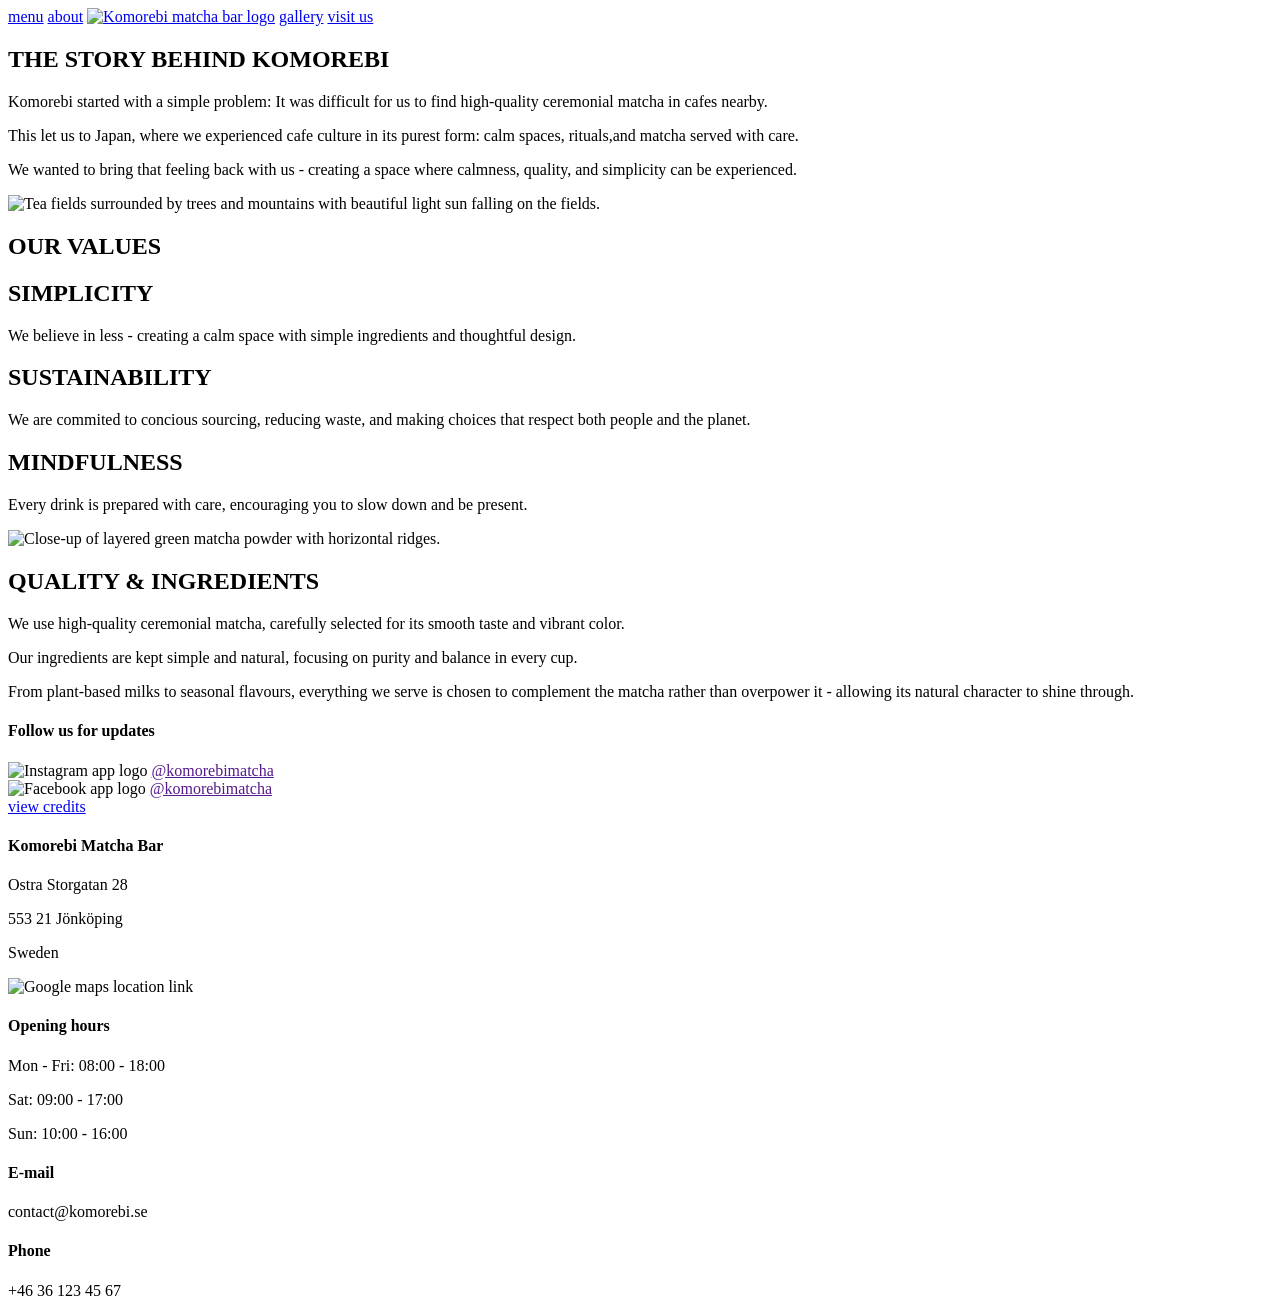
==== about.html @ cf6224a8 "Added body in visit us page html" ====
<!DOCTYPE html>
<html lang="en">
<head>
    <meta charset="UTF-8">
    <meta name="viewport" content="width=device-width, initial-scale=1.0">
    <title>Komorebi - Matcha Bar</title>
</head>
<body>
    <header>
        <a href="menu.html">menu</a>
        <a href="about.html">about</a>
        <a href="index.html"><img src="" alt="Komorebi matcha bar logo"></a>
        <a href="gallery.html">gallery</a>
        <a href="visit.html">visit us</a>
    </header>
    <main>
        <section id="story">
            <div>
                <h1>THE STORY BEHIND KOMOREBI</h1>
                <p>Komorebi started with a simple problem: It was difficult for us to find high-quality ceremonial matcha in cafes nearby.</p>
                <p>This let us to Japan, where we experienced cafe culture in its purest form: calm spaces, rituals,and matcha served with care.</p>
                <p>We wanted to bring that feeling back with us - creating a space where calmness, quality, and simplicity can be experienced.</p>
            </div>
            <img src="" alt="Tea fields surrounded by trees and mountains with beautiful light sun falling on the fields.">
        </section>
        <section id="values">
            <h1>OUR VALUES</h1>
            <h2>SIMPLICITY</h2>
            <p>We believe in less - creating a calm space with simple ingredients and thoughtful design.</p>
            <h2>SUSTAINABILITY</h2>
            <p>We are commited to concious sourcing, reducing waste, and making choices that respect both people and the planet.</p>
            <h2>MINDFULNESS</h2>
            <p>Every drink is prepared with care, encouraging you to slow down and be present.</p>
        </section>
        <section id="quality">
            <img src="" alt="Close-up of layered green matcha powder with horizontal ridges.">
            <div>
            <h1>QUALITY & INGREDIENTS</h1>
                <p>We use high-quality ceremonial matcha, carefully selected for its smooth taste and vibrant color.</p>
                <p>Our ingredients are kept simple and natural, focusing on purity and balance in every cup.</p>
                <p>From plant-based milks to seasonal flavours, everything we serve is chosen to complement the matcha rather than overpower it - allowing its natural character to shine through.</p>
            </div>
        </section>

    </main>
    <footer>
        <section class="left">
            <h4>Follow us for updates</h4>
            <div class="social">
                <img src="" alt="Instagram app logo">
                <a href="">@komorebimatcha</a>
            </div>
            <div class="social">
                <img src="" alt="Facebook app logo">
                <a href="">@komorebimatcha</a>
            </div>
            <a href="credits.html">view credits</a>
        </section>
        <section class="middle">
            <h4>Komorebi Matcha Bar</h4>
            <p>Ostra Storgatan 28</p>
            <p>553 21 Jönköping</p>
            <p>Sweden</p>
            <img src="" alt="Google maps location link">
        </section>
        <section class="right">
            <h4>Opening hours</h4>
            <p>Mon - Fri: 08:00 - 18:00</p>
            <p>Sat: 09:00 - 17:00</p>
            <p>Sun: 10:00 - 16:00</p>
            <h4>E-mail</h4>
            <p>contact@komorebi.se</p>
            <h4>Phone</h4>
            <p>+46 36 123 45 67</p>
        </section>
    </footer>
    
</body>
</html>
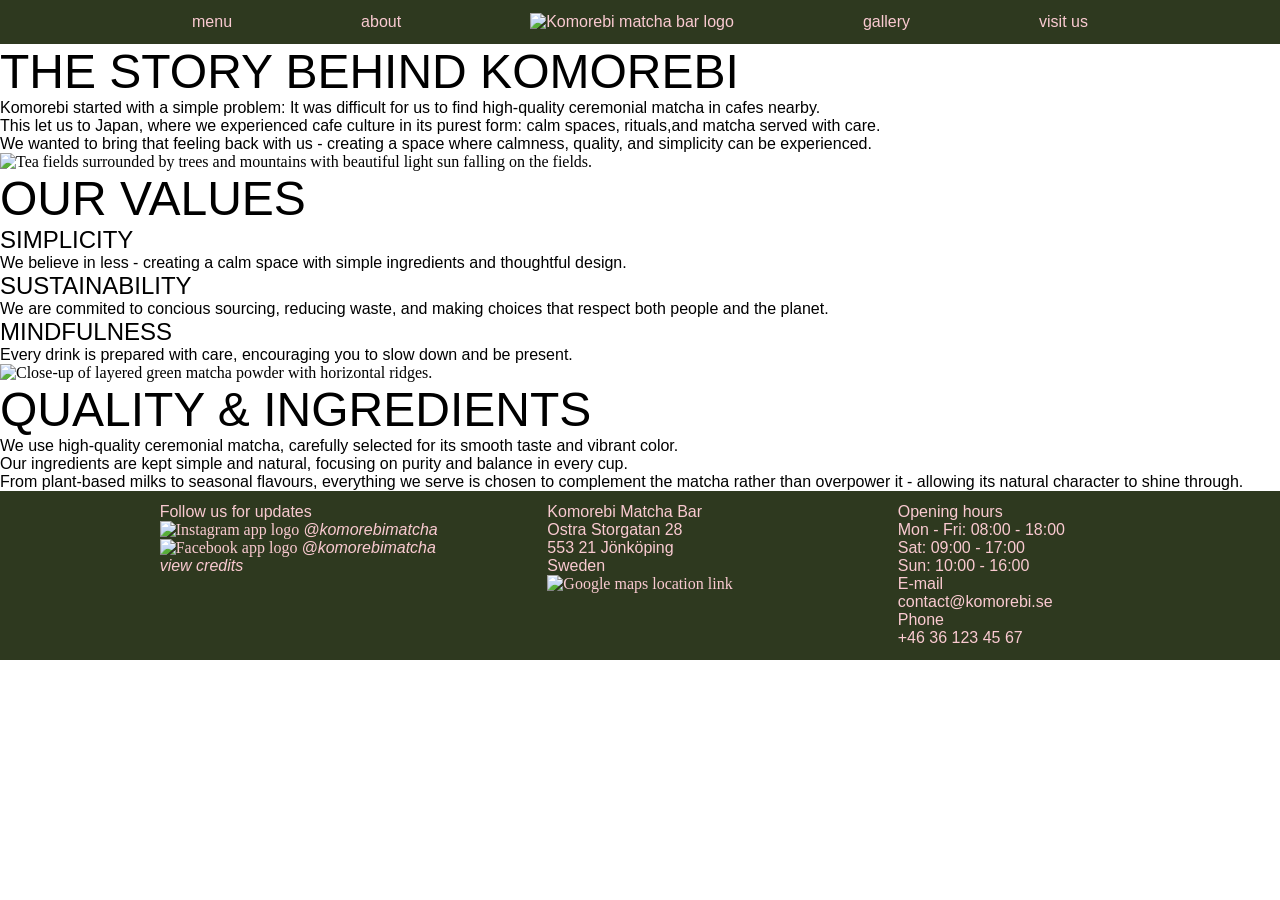
==== commit 21573468: "Header, footer and fonts" ====
--- a/about.html
+++ b/about.html
@@ -3,6 +3,9 @@
 <head>
     <meta charset="UTF-8">
     <meta name="viewport" content="width=device-width, initial-scale=1.0">
+    <link rel="stylesheet" href="https://use.typekit.net/qrz1wng.css">
+    <link rel="stylesheet" href="https://use.typekit.net/qrz1wng.css">
+    <link rel="stylesheet" href="CSS/main.css">
     <title>Komorebi - Matcha Bar</title>
 </head>
 <body>
@@ -45,7 +48,7 @@
     </main>
     <footer>
         <section class="left">
-            <h4>Follow us for updates</h4>
+            <h3>Follow us for updates</h3>
             <div class="social">
                 <img src="" alt="Instagram app logo">
                 <a href="">@komorebimatcha</a>
@@ -57,20 +60,20 @@
             <a href="credits.html">view credits</a>
         </section>
         <section class="middle">
-            <h4>Komorebi Matcha Bar</h4>
+            <h3>Komorebi Matcha Bar</h3>
             <p>Ostra Storgatan 28</p>
             <p>553 21 Jönköping</p>
             <p>Sweden</p>
             <img src="" alt="Google maps location link">
         </section>
         <section class="right">
-            <h4>Opening hours</h4>
+            <h3>Opening hours</h3>
             <p>Mon - Fri: 08:00 - 18:00</p>
             <p>Sat: 09:00 - 17:00</p>
             <p>Sun: 10:00 - 16:00</p>
-            <h4>E-mail</h4>
+            <h3>E-mail</h3>
             <p>contact@komorebi.se</p>
-            <h4>Phone</h4>
+            <h3>Phone</h3>
             <p>+46 36 123 45 67</p>
         </section>
     </footer>
--- a/CSS/main.css
+++ b/CSS/main.css
@@ -0,0 +1,78 @@
+* {
+    margin: 0;
+    padding: 0;
+    box-sizing: border-box;
+}
+
+html {
+    --dark-green: #2E391F;
+    --pink: #FACAD1;
+    --light-green: #788630;
+    --white: #F8F9F0;
+}
+
+h1 {
+    font-family: "am-novecento", sans-serif;
+    font-weight: 400;
+    font-style: normal;
+    font-size: 3rem;
+}
+
+h2 {
+    font-family: "poppins", sans-serif;
+    font-weight: 300;
+    font-style: normal;
+    font-size: 1.5rem;
+}
+
+h3 {
+    font-family: "poppins", sans-serif;
+    font-weight: 500;
+    font-style: normal;
+    font-size: 1rem;
+}
+
+p {
+    font-family: "poppins", sans-serif;
+    font-weight: 300;
+    font-style: normal;
+    font-size: 1rem;
+}
+
+a {
+    font-family: "poppins", sans-serif;
+    font-weight: 300;
+    font-style: normal;
+}
+
+header {
+    background-color: var(--dark-green);
+    color: var(--pink);
+    display: flex;
+    justify-content: space-between;
+    align-items: center;
+    padding: 1vw 15vw;
+}
+
+header a {
+    color: var(--pink);
+    text-decoration: none;
+}
+
+footer {
+    background-color: var(--dark-green);
+    color: var(--pink);
+    padding: 2%;
+    display: grid;
+    grid-template-columns: repeat(3, 1fr);
+    justify-items: center;
+    padding: 1vw 10vw;
+    /* flex-direction: row;
+    justify-content: space-evenly; */
+}
+
+footer a {
+    text-decoration: none;
+    color: var(--pink);
+    font-style: italic;
+}
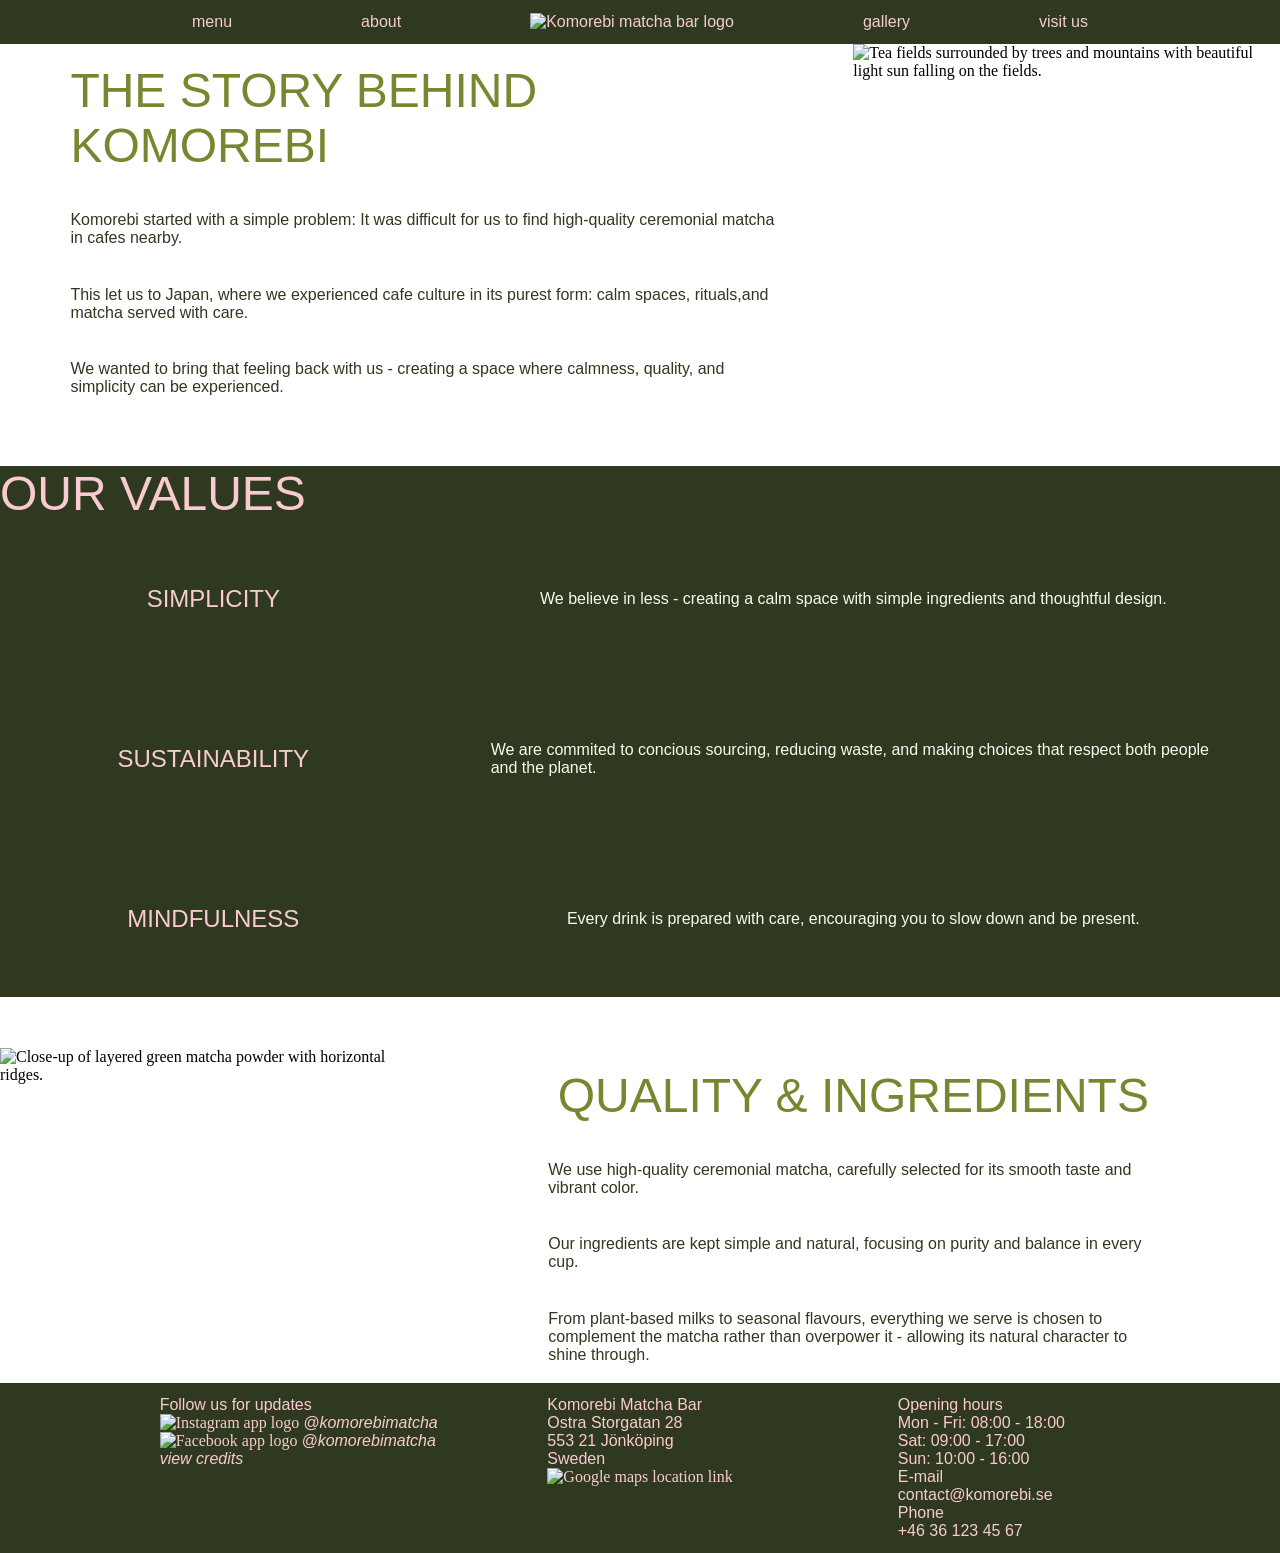
==== commit dc24c0db: "Added about page CSS" ====
--- a/about.html
+++ b/about.html
@@ -6,6 +6,7 @@
     <link rel="stylesheet" href="https://use.typekit.net/qrz1wng.css">
     <link rel="stylesheet" href="https://use.typekit.net/qrz1wng.css">
     <link rel="stylesheet" href="CSS/main.css">
+    <link rel="stylesheet" href="CSS/about.css">
     <title>Komorebi - Matcha Bar</title>
 </head>
 <body>
--- a/CSS/about.css
+++ b/CSS/about.css
@@ -0,0 +1,72 @@
+#story {
+    display: grid;
+    grid-template-columns: 2fr 1fr;
+}
+
+#story div {
+    display: flex;
+    flex-direction: column;
+    justify-content: center;
+    align-items: center;
+    margin: 0 4vw;
+}
+
+#story h1 {
+    color: var(--light-green);
+    padding: 1.5vw;
+}
+
+#story p {
+    padding: 1.5vw;
+    color: var(--dark-green);
+}
+
+#values {
+    display: grid;
+    grid-template-columns: 1fr 2fr;
+    background-color: var(--dark-green);
+    margin: 4vw 0;
+}
+
+#values h1 {
+    color: var(--pink);
+}
+
+#values h2 {
+    grid-column: 1;
+    justify-self: center;
+    align-self: center;
+    padding: 5vw;
+    color: var(--pink);
+}
+
+#values p {
+    grid-column: 2;
+    justify-self: center;
+    align-self: center;
+    padding: 5vw;
+    color: var(--white);
+}
+
+#quality {
+    display: grid;
+    grid-template-columns: 1fr 2fr;
+}
+
+#quality div {
+    display: flex;
+    flex-direction: column;
+    justify-content: center;
+    align-items: center;
+    margin: 0 8vw;
+}
+
+#quality h1 {
+    color: var(--light-green);
+    padding: 1.5vw;
+}
+
+#quality p {
+    padding: 1.5vw;
+    color: var(--dark-green);
+}
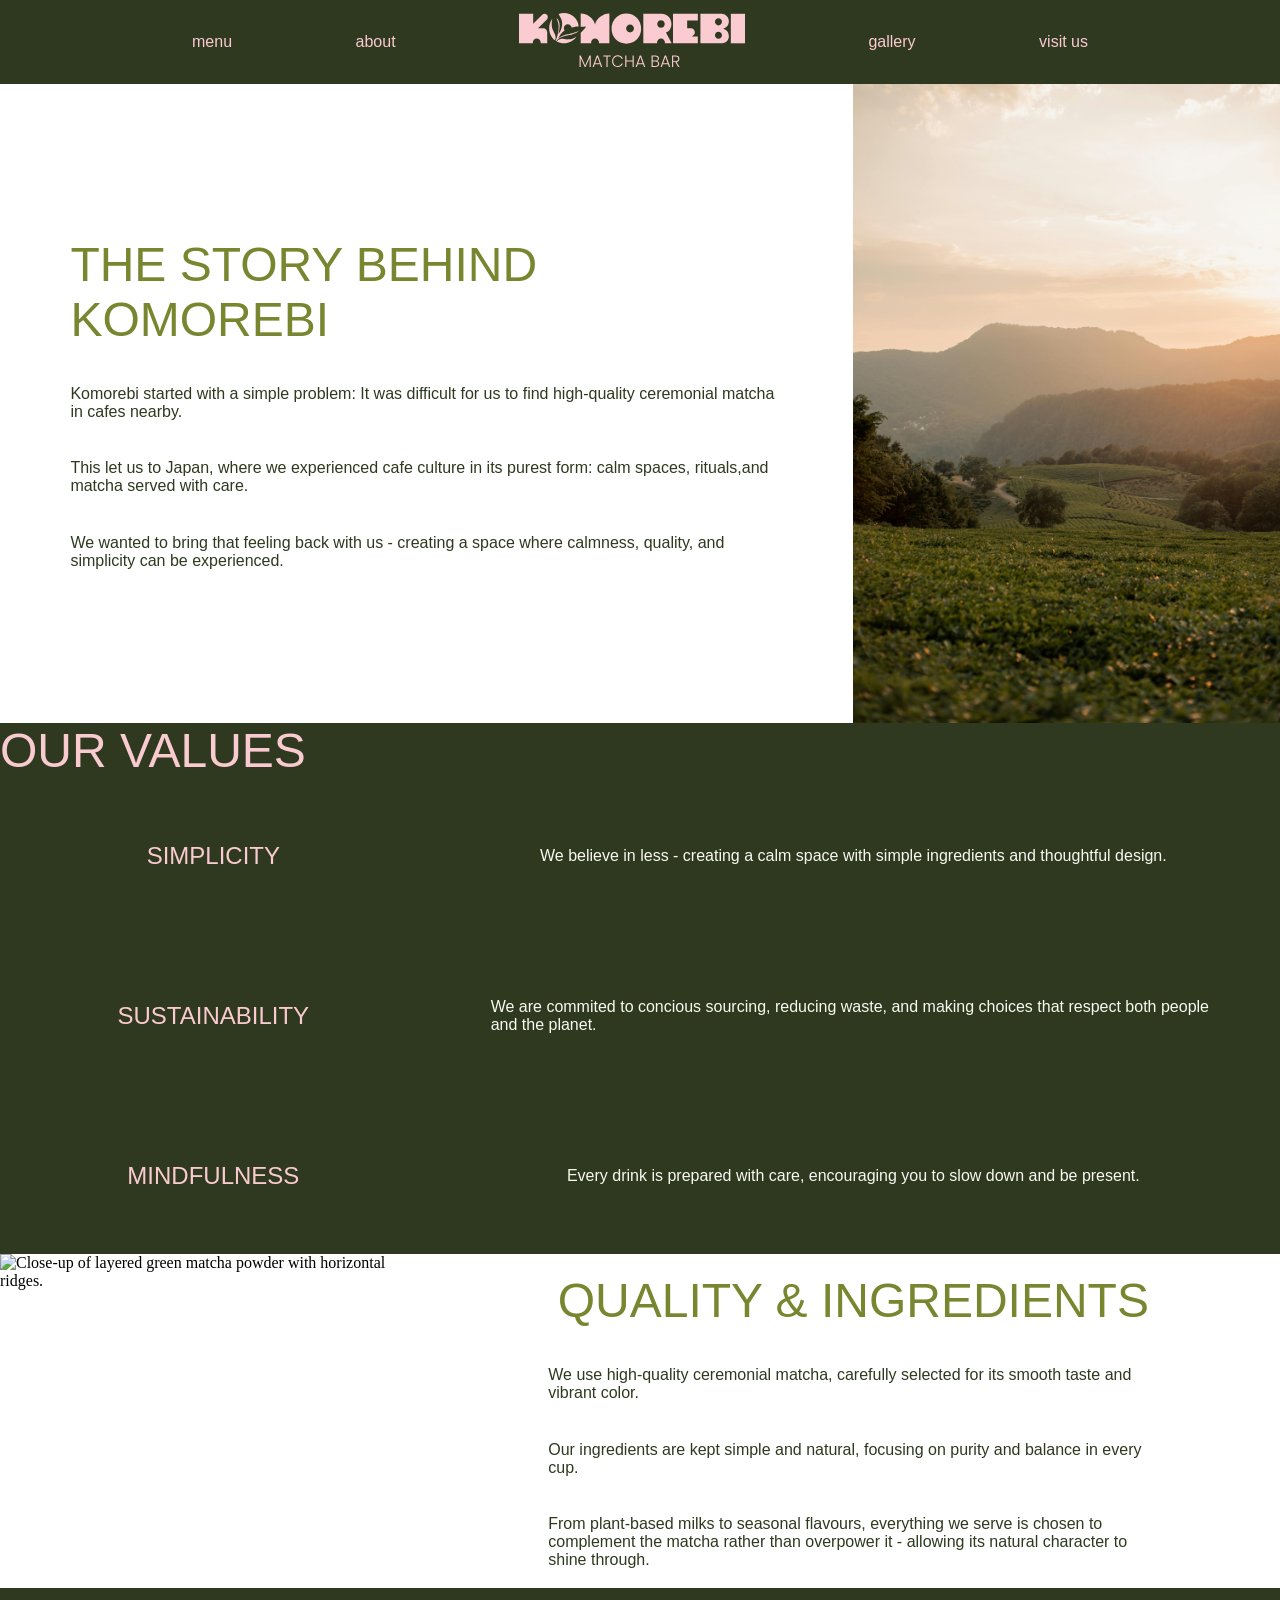
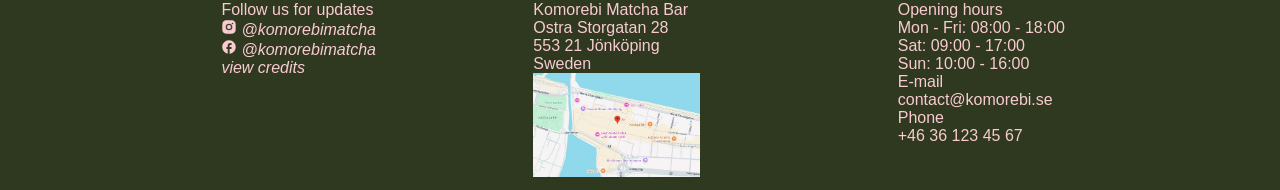
==== commit 0be5d922: "Filled all photos and icons" ====
--- a/about.html
+++ b/about.html
@@ -13,7 +13,7 @@
     <header>
         <a href="menu.html">menu</a>
         <a href="about.html">about</a>
-        <a href="index.html"><img src="" alt="Komorebi matcha bar logo"></a>
+        <a href="index.html"><img src="PHOTOS/logo.svg" alt="Komorebi matcha bar logo"></a>
         <a href="gallery.html">gallery</a>
         <a href="visit.html">visit us</a>
     </header>
@@ -25,7 +25,7 @@
                 <p>This let us to Japan, where we experienced cafe culture in its purest form: calm spaces, rituals,and matcha served with care.</p>
                 <p>We wanted to bring that feeling back with us - creating a space where calmness, quality, and simplicity can be experienced.</p>
             </div>
-            <img src="" alt="Tea fields surrounded by trees and mountains with beautiful light sun falling on the fields.">
+            <img src="PHOTOS\about-page-hero.jpg" alt="Tea fields surrounded by trees and mountains with beautiful light sun falling on the fields.">
         </section>
         <section id="values">
             <h1>OUR VALUES</h1>
@@ -37,9 +37,9 @@
             <p>Every drink is prepared with care, encouraging you to slow down and be present.</p>
         </section>
         <section id="quality">
-            <img src="" alt="Close-up of layered green matcha powder with horizontal ridges.">
+            <img src="PHOTOS\matcha-powder.jpg" alt="Close-up of layered green matcha powder with horizontal ridges.">
             <div>
-            <h1>QUALITY & INGREDIENTS</h1>
+                <h1>QUALITY & INGREDIENTS</h1>
                 <p>We use high-quality ceremonial matcha, carefully selected for its smooth taste and vibrant color.</p>
                 <p>Our ingredients are kept simple and natural, focusing on purity and balance in every cup.</p>
                 <p>From plant-based milks to seasonal flavours, everything we serve is chosen to complement the matcha rather than overpower it - allowing its natural character to shine through.</p>
@@ -51,11 +51,11 @@
         <section class="left">
             <h3>Follow us for updates</h3>
             <div class="social">
-                <img src="" alt="Instagram app logo">
+                <img src="PHOTOS\instagram-icon.svg" alt="Instagram app logo">
                 <a href="">@komorebimatcha</a>
             </div>
             <div class="social">
-                <img src="" alt="Facebook app logo">
+                <img src="PHOTOS\facebook-icon.svg" alt="Facebook app logo">
                 <a href="">@komorebimatcha</a>
             </div>
             <a href="credits.html">view credits</a>
@@ -65,7 +65,7 @@
             <p>Ostra Storgatan 28</p>
             <p>553 21 Jönköping</p>
             <p>Sweden</p>
-            <img src="" alt="Google maps location link">
+            <img src="PHOTOS\maps-location.jpg" alt="Google maps location link">
         </section>
         <section class="right">
             <h3>Opening hours</h3>
--- a/CSS/main.css
+++ b/CSS/main.css
@@ -54,6 +54,10 @@
     padding: 1vw 15vw;
 }
 
+header img {
+    height: 6vh;
+}
+
 header a {
     color: var(--pink);
     text-decoration: none;
@@ -62,7 +66,7 @@
 footer {
     background-color: var(--dark-green);
     color: var(--pink);
-    padding: 2%;
+    /* padding: 2%; */
     display: grid;
     grid-template-columns: repeat(3, 1fr);
     justify-items: center;
@@ -75,4 +79,22 @@
     text-decoration: none;
     color: var(--pink);
     font-style: italic;
+}
+
+footer .middle img {
+    width: 60%;
+    height: auto;
+}
+
+footer .middle {
+    grid-column: 2;
+    padding: 0 0 0 5vw;
+    display: flex;
+    flex-direction: column;
+    align-self: center;
+    /* align-items: center; */
+}
+
+footer .left img {
+    height: 1rem;
 }
--- a/CSS/about.css
+++ b/CSS/about.css
@@ -21,11 +21,16 @@
     color: var(--dark-green);
 }
 
+#story img {
+    width: 100%;
+    height: auto;
+}
+
 #values {
     display: grid;
     grid-template-columns: 1fr 2fr;
     background-color: var(--dark-green);
-    margin: 4vw 0;
+    /* margin: 4vw 0; */
 }
 
 #values h1 {
@@ -69,4 +74,9 @@
 #quality p {
     padding: 1.5vw;
     color: var(--dark-green);
+}
+
+#quality img {
+    width: 100%;
+    height: auto;
 }
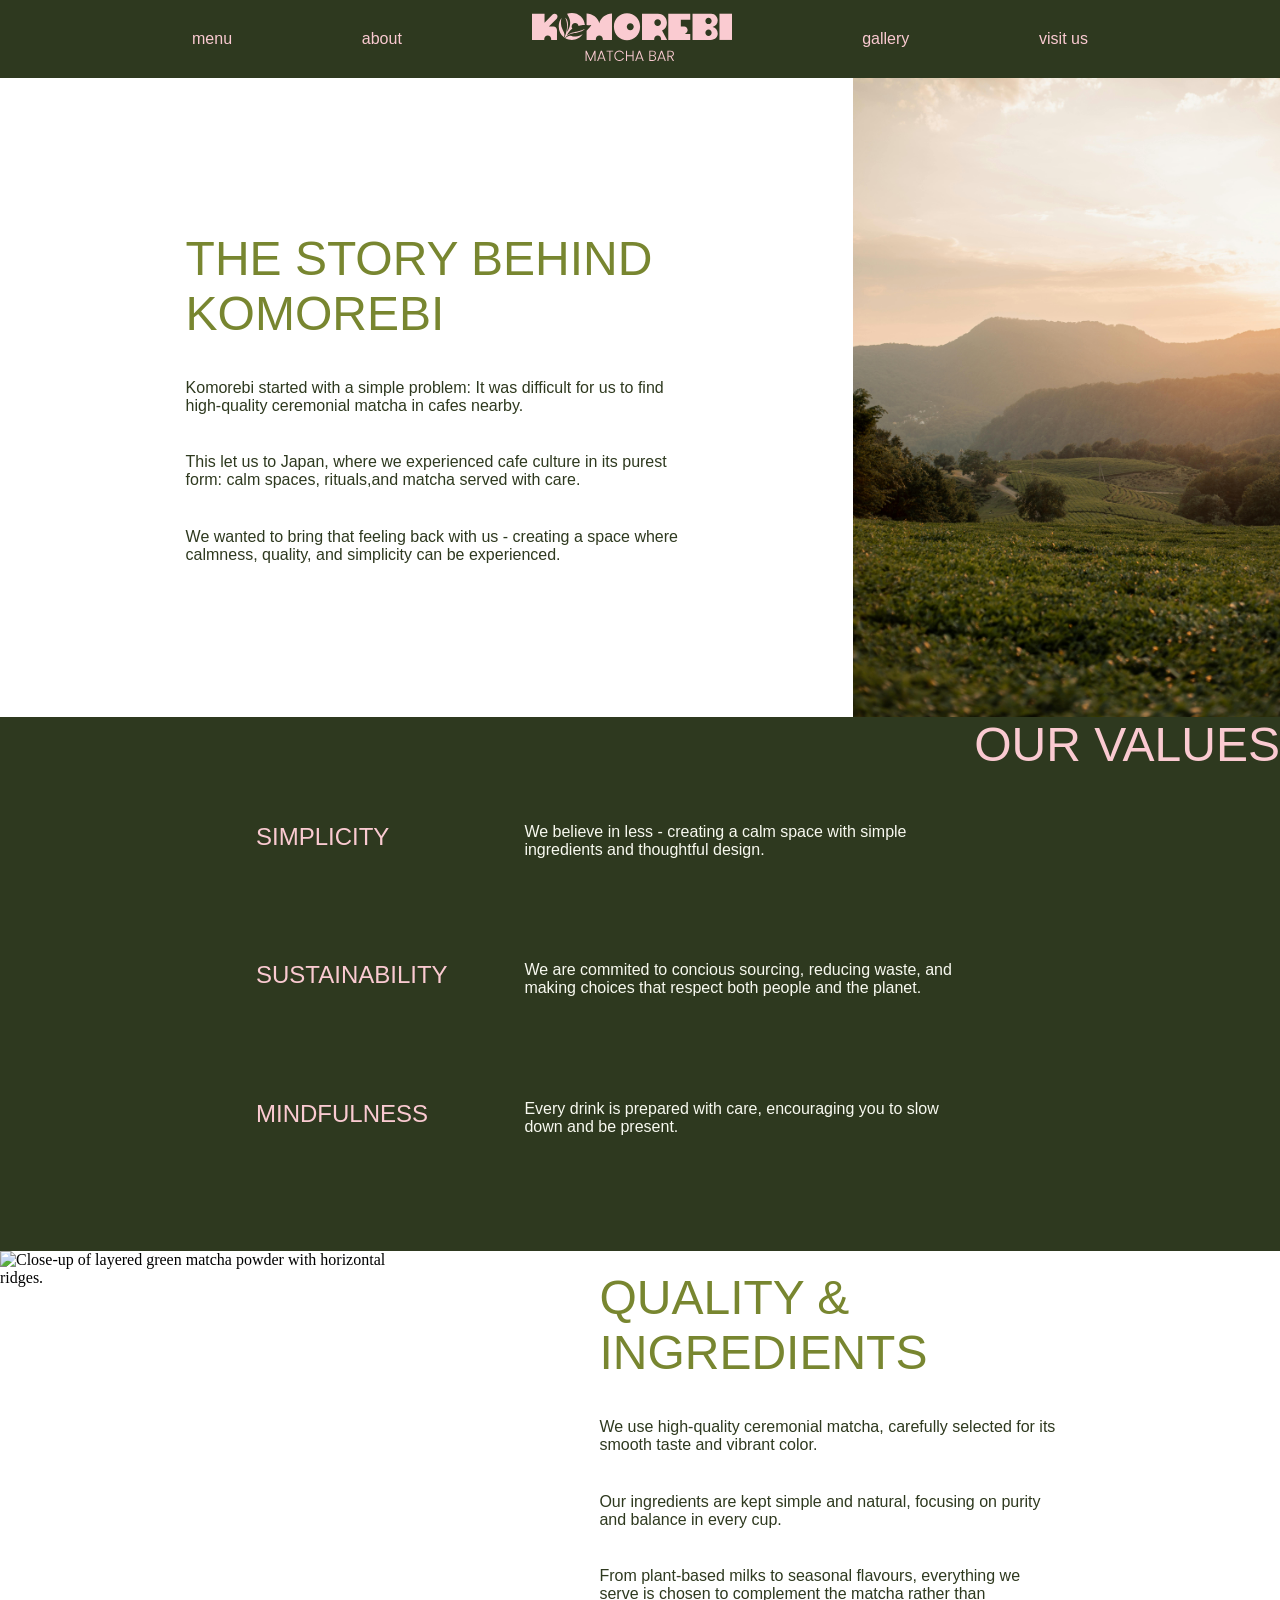
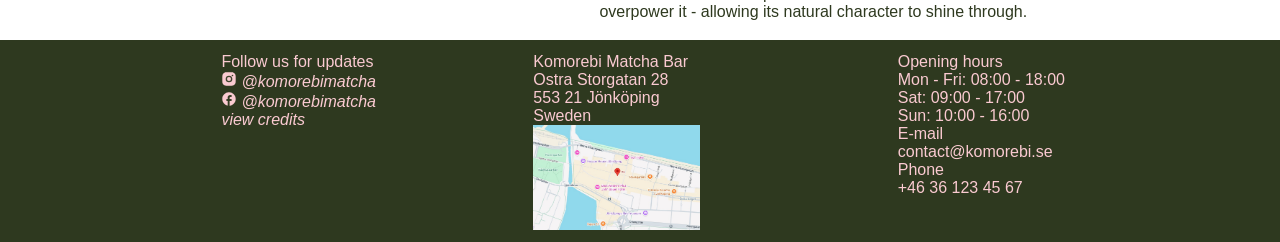
==== commit fb1af4f9: "Small changes" ====
--- a/about.html
+++ b/about.html
@@ -20,7 +20,7 @@
     <main>
         <section id="story">
             <div>
-                <h1>THE STORY BEHIND KOMOREBI</h1>
+                <h1>THE STORY BEHIND<br> KOMOREBI</h1>
                 <p>Komorebi started with a simple problem: It was difficult for us to find high-quality ceremonial matcha in cafes nearby.</p>
                 <p>This let us to Japan, where we experienced cafe culture in its purest form: calm spaces, rituals,and matcha served with care.</p>
                 <p>We wanted to bring that feeling back with us - creating a space where calmness, quality, and simplicity can be experienced.</p>
@@ -39,7 +39,7 @@
         <section id="quality">
             <img src="PHOTOS\matcha-powder.jpg" alt="Close-up of layered green matcha powder with horizontal ridges.">
             <div>
-                <h1>QUALITY & INGREDIENTS</h1>
+                <h1>QUALITY &<br> INGREDIENTS</h1>
                 <p>We use high-quality ceremonial matcha, carefully selected for its smooth taste and vibrant color.</p>
                 <p>Our ingredients are kept simple and natural, focusing on purity and balance in every cup.</p>
                 <p>From plant-based milks to seasonal flavours, everything we serve is chosen to complement the matcha rather than overpower it - allowing its natural character to shine through.</p>
--- a/CSS/main.css
+++ b/CSS/main.css
@@ -2,6 +2,72 @@
     margin: 0;
     padding: 0;
     box-sizing: border-box;
+}
+
+@media (max-width: 1190px) {
+    html{
+        font-size: 14px;
+    }
+}
+
+@media (max-width: 1090px){
+    html{
+        font-size: 12px;
+    }
+}
+
+@media (min-width: 901px) {
+    h2 {
+        font-size: 1.5rem;
+    }
+
+    p,h3,a {
+        font-size: 1rem;
+    }
+}
+
+@media (max-width: 900px) {
+    html{
+        font-size: 10px;
+    }
+
+    p, h3, a {
+        font-size: 1.2rem;
+    }
+
+    h2 {
+        font-size: 1.8rem;
+    }
+}
+
+@media (max-width: 750px) {
+    html{
+        font-size: 8px;
+    }
+
+    p,h3,a {
+        font-size: 1.5rem;
+    }
+
+    h2 {
+        font-size: 2.25rem;
+    }
+}
+
+@media (max-width: 600px) {
+    html{
+        font-size: 6px;
+    }
+
+    p,h3,a {
+        font-size: 2rem;
+    }
+}
+
+@media (max-width: 450px) {
+    html{
+        font-size: 4px;
+    }
 }
 
 html {
@@ -22,21 +88,21 @@
     font-family: "poppins", sans-serif;
     font-weight: 300;
     font-style: normal;
-    font-size: 1.5rem;
+    /* font-size: 1.5rem; */
 }
 
 h3 {
     font-family: "poppins", sans-serif;
     font-weight: 500;
     font-style: normal;
-    font-size: 1rem;
+    /* font-size: 1rem; */
 }
 
 p {
     font-family: "poppins", sans-serif;
     font-weight: 300;
     font-style: normal;
-    font-size: 1rem;
+    /* font-size: 1rem; */
 }
 
 a {
@@ -55,7 +121,7 @@
 }
 
 header img {
-    height: 6vh;
+    height: 3rem;
 }
 
 header a {
--- a/CSS/about.css
+++ b/CSS/about.css
@@ -7,8 +7,9 @@
     display: flex;
     flex-direction: column;
     justify-content: center;
-    align-items: center;
+    align-items: left;
     margin: 0 4vw;
+    padding: 0 7vw 0 9vw;
 }
 
 #story h1 {
@@ -30,26 +31,29 @@
     display: grid;
     grid-template-columns: 1fr 2fr;
     background-color: var(--dark-green);
-    /* margin: 4vw 0; */
+    padding-bottom: 5vw;
+    /* padding: 0 8vw; */
 }
 
 #values h1 {
     color: var(--pink);
+    justify-self: right;
+    grid-column:2;
 }
 
 #values h2 {
     grid-column: 1;
-    justify-self: center;
-    align-self: center;
-    padding: 5vw;
+    justify-self: left;
+    align-self: top;
+    padding: 4vw 3vw 4vw 20vw;
     color: var(--pink);
 }
 
 #values p {
     grid-column: 2;
-    justify-self: center;
-    align-self: center;
-    padding: 5vw;
+    justify-self: left;
+    align-self: top;
+    padding: 4vw 25vw 4vw 3vw;
     color: var(--white);
 }
 
@@ -62,8 +66,9 @@
     display: flex;
     flex-direction: column;
     justify-content: center;
-    align-items: center;
+    align-items: left;
     margin: 0 8vw;
+    padding: 0 8vw 0 4vw;
 }
 
 #quality h1 {
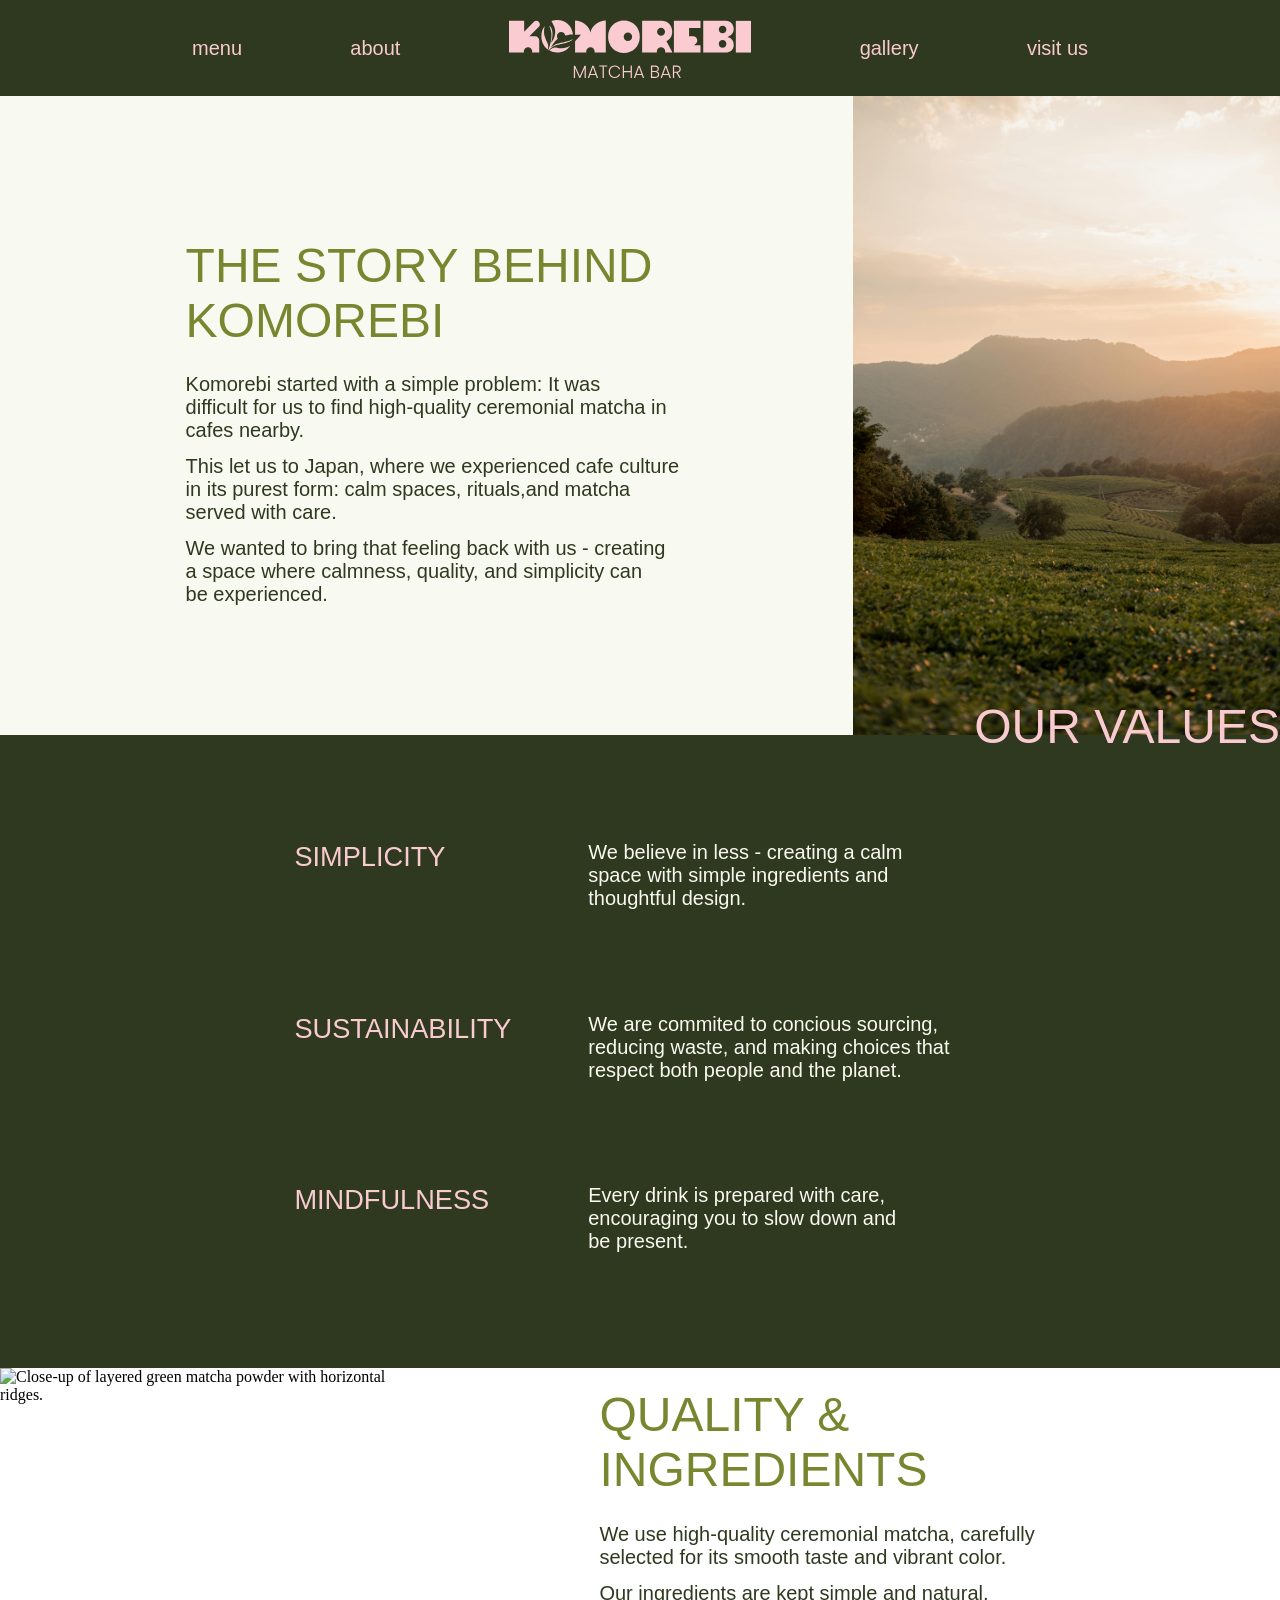
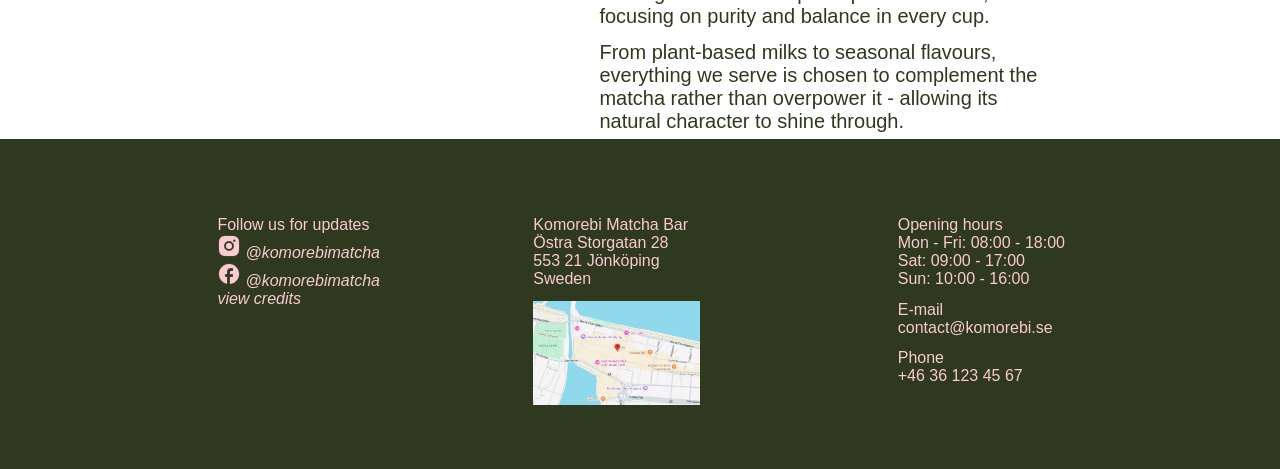
==== commit ab18418f: "added ö where missing" ====
--- a/about.html
+++ b/about.html
@@ -1,83 +1,123 @@
-<!DOCTYPE html>
+<!doctype html>
 <html lang="en">
-<head>
-    <meta charset="UTF-8">
-    <meta name="viewport" content="width=device-width, initial-scale=1.0">
-    <link rel="stylesheet" href="https://use.typekit.net/qrz1wng.css">
-    <link rel="stylesheet" href="https://use.typekit.net/qrz1wng.css">
-    <link rel="stylesheet" href="CSS/main.css">
-    <link rel="stylesheet" href="CSS/about.css">
+  <head>
+    <meta charset="UTF-8" />
+    <meta name="viewport" content="width=device-width, initial-scale=1.0" />
+    <link rel="stylesheet" href="https://use.typekit.net/qrz1wng.css" />
+    <link rel="stylesheet" href="https://use.typekit.net/qrz1wng.css" />
+    <link rel="stylesheet" href="CSS/main.css" />
+    <link rel="stylesheet" href="CSS/about.css" />
     <title>Komorebi - Matcha Bar</title>
-</head>
-<body>
+  </head>
+  <body>
     <header>
-        <a href="menu.html">menu</a>
-        <a href="about.html">about</a>
-        <a href="index.html"><img src="PHOTOS/logo.svg" alt="Komorebi matcha bar logo"></a>
-        <a href="gallery.html">gallery</a>
-        <a href="visit.html">visit us</a>
+      <a href="menu.html">menu</a>
+      <a href="about.html">about</a>
+      <a href="index.html"
+        ><img src="PHOTOS/logo.svg" alt="Komorebi matcha bar logo"
+      /></a>
+      <a href="gallery.html">gallery</a>
+      <a href="visit.html">visit us</a>
     </header>
     <main>
-        <section id="story">
-            <div>
-                <h1>THE STORY BEHIND<br> KOMOREBI</h1>
-                <p>Komorebi started with a simple problem: It was difficult for us to find high-quality ceremonial matcha in cafes nearby.</p>
-                <p>This let us to Japan, where we experienced cafe culture in its purest form: calm spaces, rituals,and matcha served with care.</p>
-                <p>We wanted to bring that feeling back with us - creating a space where calmness, quality, and simplicity can be experienced.</p>
-            </div>
-            <img src="PHOTOS\about-page-hero.jpg" alt="Tea fields surrounded by trees and mountains with beautiful light sun falling on the fields.">
-        </section>
-        <section id="values">
-            <h1>OUR VALUES</h1>
-            <h2>SIMPLICITY</h2>
-            <p>We believe in less - creating a calm space with simple ingredients and thoughtful design.</p>
-            <h2>SUSTAINABILITY</h2>
-            <p>We are commited to concious sourcing, reducing waste, and making choices that respect both people and the planet.</p>
-            <h2>MINDFULNESS</h2>
-            <p>Every drink is prepared with care, encouraging you to slow down and be present.</p>
-        </section>
-        <section id="quality">
-            <img src="PHOTOS\matcha-powder.jpg" alt="Close-up of layered green matcha powder with horizontal ridges.">
-            <div>
-                <h1>QUALITY &<br> INGREDIENTS</h1>
-                <p>We use high-quality ceremonial matcha, carefully selected for its smooth taste and vibrant color.</p>
-                <p>Our ingredients are kept simple and natural, focusing on purity and balance in every cup.</p>
-                <p>From plant-based milks to seasonal flavours, everything we serve is chosen to complement the matcha rather than overpower it - allowing its natural character to shine through.</p>
-            </div>
-        </section>
-
+      <section id="story">
+        <div>
+          <h1>
+            THE STORY BEHIND<br />
+            KOMOREBI
+          </h1>
+          <p>
+            Komorebi started with a simple problem: It was difficult for us to
+            find high-quality ceremonial matcha in cafes nearby.
+          </p>
+          <p>
+            This let us to Japan, where we experienced cafe culture in its
+            purest form: calm spaces, rituals,and matcha served with care.
+          </p>
+          <p>
+            We wanted to bring that feeling back with us - creating a space
+            where calmness, quality, and simplicity can be experienced.
+          </p>
+        </div>
+        <img
+          src="PHOTOS\about-page-hero.jpg"
+          alt="Tea fields surrounded by trees and mountains with beautiful light sun falling on the fields."
+        />
+      </section>
+      <section id="values">
+        <h1>OUR VALUES</h1>
+        <h2>SIMPLICITY</h2>
+        <p>
+          We believe in less - creating a calm space with simple ingredients and
+          thoughtful design.
+        </p>
+        <h2>SUSTAINABILITY</h2>
+        <p>
+          We are commited to concious sourcing, reducing waste, and making
+          choices that respect both people and the planet.
+        </p>
+        <h2>MINDFULNESS</h2>
+        <p>
+          Every drink is prepared with care, encouraging you to slow down and be
+          present.
+        </p>
+      </section>
+      <section id="quality">
+        <img
+          src="PHOTOS\matcha-powder.jpg"
+          alt="Close-up of layered green matcha powder with horizontal ridges."
+        />
+        <div>
+          <h1>
+            QUALITY &<br />
+            INGREDIENTS
+          </h1>
+          <p>
+            We use high-quality ceremonial matcha, carefully selected for its
+            smooth taste and vibrant color.
+          </p>
+          <p>
+            Our ingredients are kept simple and natural, focusing on purity and
+            balance in every cup.
+          </p>
+          <p>
+            From plant-based milks to seasonal flavours, everything we serve is
+            chosen to complement the matcha rather than overpower it - allowing
+            its natural character to shine through.
+          </p>
+        </div>
+      </section>
     </main>
     <footer>
-        <section class="left">
-            <h3>Follow us for updates</h3>
-            <div class="social">
-                <img src="PHOTOS\instagram-icon.svg" alt="Instagram app logo">
-                <a href="">@komorebimatcha</a>
-            </div>
-            <div class="social">
-                <img src="PHOTOS\facebook-icon.svg" alt="Facebook app logo">
-                <a href="">@komorebimatcha</a>
-            </div>
-            <a href="credits.html">view credits</a>
-        </section>
-        <section class="middle">
-            <h3>Komorebi Matcha Bar</h3>
-            <p>Ostra Storgatan 28</p>
-            <p>553 21 Jönköping</p>
-            <p>Sweden</p>
-            <img src="PHOTOS\maps-location.jpg" alt="Google maps location link">
-        </section>
-        <section class="right">
-            <h3>Opening hours</h3>
-            <p>Mon - Fri: 08:00 - 18:00</p>
-            <p>Sat: 09:00 - 17:00</p>
-            <p>Sun: 10:00 - 16:00</p>
-            <h3>E-mail</h3>
-            <p>contact@komorebi.se</p>
-            <h3>Phone</h3>
-            <p>+46 36 123 45 67</p>
-        </section>
+      <section class="left">
+        <h3>Follow us for updates</h3>
+        <div class="social">
+          <img src="PHOTOS\instagram-icon.svg" alt="Instagram app logo" />
+          <a href="">@komorebimatcha</a>
+        </div>
+        <div class="social">
+          <img src="PHOTOS\facebook-icon.svg" alt="Facebook app logo" />
+          <a href="">@komorebimatcha</a>
+        </div>
+        <a href="credits.html">view credits</a>
+      </section>
+      <section class="middle">
+        <h3>Komorebi Matcha Bar</h3>
+        <p>Östra Storgatan 28</p>
+        <p>553 21 Jönköping</p>
+        <p>Sweden</p>
+        <img src="PHOTOS\maps-location.jpg" alt="Google maps location link" />
+      </section>
+      <section class="right">
+        <h3>Opening hours</h3>
+        <p>Mon - Fri: 08:00 - 18:00</p>
+        <p>Sat: 09:00 - 17:00</p>
+        <p>Sun: 10:00 - 16:00</p>
+        <h3>E-mail</h3>
+        <p>contact@komorebi.se</p>
+        <h3>Phone</h3>
+        <p>+46 36 123 45 67</p>
+      </section>
     </footer>
-    
-</body>
-</html>+  </body>
+</html>
--- a/CSS/main.css
+++ b/CSS/main.css
@@ -18,25 +18,41 @@
 
 @media (min-width: 901px) {
     h2 {
+        font-size: 1.7rem;
+    }
+
+    p,h3,a,input::placeholder, textarea::placeholder, input, textarea {
+        font-size: 1.25rem;
+    }
+
+    button{
+        font-size: 1.25rem;
+    }
+
+    footer p, footer h3, footer a {
+    font-size: 1rem;
+    }
+}
+
+@media (max-width: 900px) {
+    html{
+        font-size: 10px;
+    }
+
+    p, h3, a, input::placeholder, textarea::placeholder, input, textarea {
         font-size: 1.5rem;
     }
 
-    p,h3,a {
-        font-size: 1rem;
-    }
-}
-
-@media (max-width: 900px) {
-    html{
-        font-size: 10px;
-    }
-
-    p, h3, a {
-        font-size: 1.2rem;
-    }
-
-    h2 {
-        font-size: 1.8rem;
+    h2 {
+        font-size: 2rem;
+    }
+
+    button{
+        font-size: 1.5rem;
+    }
+
+    footer p, footer h3, footer a {
+    font-size: 1rem;
     }
 }
 
@@ -45,22 +61,42 @@
         font-size: 8px;
     }
 
-    p,h3,a {
-        font-size: 1.5rem;
-    }
-
-    h2 {
+    p,h3,a,input::placeholder, textarea::placeholder, input, textarea {
+        font-size: 2rem;
+    }
+
+    h2 {
+        font-size: 2.5rem;
+    }
+
+    button{
+        font-size: 2rem;
+    }
+
+    footer p, footer h3, footer a {
+    font-size: 1.5rem;
+    }
+}
+
+@media (max-width: 600px) {
+    html{
+        font-size: 6px;
+    }
+
+    p,h3,a,input::placeholder, textarea::placeholder, input, textarea {
         font-size: 2.25rem;
     }
-}
-
-@media (max-width: 600px) {
-    html{
-        font-size: 6px;
-    }
-
-    p,h3,a {
-        font-size: 2rem;
+
+    h2 {
+        font-size: 2.75rem;
+    }
+
+    button{
+        font-size: 2.25rem;
+    }
+
+    footer p, footer h3, footer a {
+    font-size: 1.75rem;
     }
 }
 
@@ -103,6 +139,7 @@
     font-weight: 300;
     font-style: normal;
     /* font-size: 1rem; */
+    text-wrap: pretty;
 }
 
 a {
@@ -118,10 +155,20 @@
     justify-content: space-between;
     align-items: center;
     padding: 1vw 15vw;
+    position: fixed;
+    width: 100%;
+    top: 0;
+    height: 6rem;
+    z-index: 2;
+}
+
+body{
+    padding-top: 6rem;
 }
 
 header img {
-    height: 3rem;
+    height: 4rem;
+    padding-top: 6px;
 }
 
 header a {
@@ -136,9 +183,13 @@
     display: grid;
     grid-template-columns: repeat(3, 1fr);
     justify-items: center;
-    padding: 1vw 10vw;
+    padding: 5vw 10vw;
     /* flex-direction: row;
     justify-content: space-evenly; */
+}
+
+footer h3 {
+    padding-top: 1vw;
 }
 
 footer a {
@@ -150,6 +201,7 @@
 footer .middle img {
     width: 60%;
     height: auto;
+    padding-top: 1vw;
 }
 
 footer .middle {
@@ -157,10 +209,8 @@
     padding: 0 0 0 5vw;
     display: flex;
     flex-direction: column;
-    align-self: center;
-    /* align-items: center; */
 }
 
 footer .left img {
-    height: 1rem;
+    height: 1.5rem;
 }
--- a/CSS/about.css
+++ b/CSS/about.css
@@ -1,6 +1,6 @@
 #story {
     display: grid;
-    grid-template-columns: 2fr 1fr;
+    background-color: var(--white);
 }
 
 #story div {
@@ -8,8 +8,6 @@
     flex-direction: column;
     justify-content: center;
     align-items: left;
-    margin: 0 4vw;
-    padding: 0 7vw 0 9vw;
 }
 
 #story h1 {
@@ -18,8 +16,9 @@
 }
 
 #story p {
-    padding: 1.5vw;
+    padding: 0.5vw 1.5vw;
     color: var(--dark-green);
+    
 }
 
 #story img {
@@ -39,13 +38,95 @@
     color: var(--pink);
     justify-self: right;
     grid-column:2;
+    position: relative;
+    z-index: 1;
+    margin:0;
+}
+
+@media (min-width: 1190px) {
+    #values {
+        padding-top: -8vh;
+        /* margin-top: -8vh; */
+    }
+
+    #values h1 {
+        top: -4vh;
+    }
+}
+
+@media(max-width: 1190px) {
+    #values {
+        padding-top: -7vh;
+    }
+
+    #values h1 {
+        top: -3.5vh;
+    }
+}
+
+@media (max-width: 1090px) {
+    #values {
+        padding-top: -6.5vh;
+    }
+
+    #values h1 {
+        top: -3.3vh;
+    }
+}
+
+@media (max-width: 900px) {
+    #values {
+        padding-top: -5.5vh;
+    }
+
+    #values h1 {
+        top: -2.7vh;
+    }
+}
+
+@media (max-width: 750px) {
+    #values {
+        padding-top: -4vh;
+    }
+
+    #values h1 {
+        top: -2vh;
+    }
+}
+
+@media (max-width: 600px) {
+    #values {
+        padding-top: -3.2vh;
+    }
+
+    #values h1 {
+        top: -1.6vh;
+    }
+}
+
+@media (max-width: 450px) {
+    #values {
+        padding-top: -2.3vh;
+    }
+
+    #values h1 {
+        top: -1.2vh;
+    }
+
+    #values h2 {
+        padding: 4vw 1.5vw 4vw 11vw;
+    }
+
+    #values p {
+        padding: 4vw 11vw 4vw 1.5vw;
+    }
 }
 
 #values h2 {
     grid-column: 1;
     justify-self: left;
     align-self: top;
-    padding: 4vw 3vw 4vw 20vw;
+    /* padding: 4vw 3vw 4vw 23vw; */
     color: var(--pink);
 }
 
@@ -53,13 +134,12 @@
     grid-column: 2;
     justify-self: left;
     align-self: top;
-    padding: 4vw 25vw 4vw 3vw;
+    /* padding: 4vw 23vw 4vw 3vw; */
     color: var(--white);
 }
 
 #quality {
     display: grid;
-    grid-template-columns: 1fr 2fr;
 }
 
 #quality div {
@@ -67,8 +147,6 @@
     flex-direction: column;
     justify-content: center;
     align-items: left;
-    margin: 0 8vw;
-    padding: 0 8vw 0 4vw;
 }
 
 #quality h1 {
@@ -77,11 +155,79 @@
 }
 
 #quality p {
-    padding: 1.5vw;
+    padding: 0.5vw 1.5vw;
     color: var(--dark-green);
 }
 
 #quality img {
     width: 100%;
     height: auto;
+}
+
+@media(min-width: 800px){
+    #quality div {
+        margin: 0 8vw;
+        padding: 0 8vw 0 4vw;
+    }
+
+    #story div {
+        margin: 0 4vw;
+        padding: 0 7vw 0 9vw;
+    }
+
+    #story {
+        grid-template-columns: 2fr 1fr;
+    }
+
+    #quality {
+        grid-template-columns: 1fr 2fr;
+    }
+
+    #values h2 {
+        padding: 4vw 3vw 4vw 23vw;
+    }
+
+    #values p {
+        padding: 4vw 23vw 4vw 3vw;
+    }
+}
+
+@media(max-width: 800px) {
+    #quality div {
+        margin: 0 4vw;
+        padding: 0;
+    }
+
+    #story div {
+        margin: 0 2vw;
+        padding: 0;
+    }
+
+    #story {
+        grid-template-columns: 1fr 1fr;
+    }
+
+    #quality {
+        grid-template-columns: 1fr 1fr;
+    }
+
+    #values h2 {
+        padding: 4vw 2vw 4vw 15vw;
+    }
+
+    #values p {
+        padding: 4vw 15vw 4vw 2vw;
+    }
+}
+
+@media(max-width: 670px){
+    #quality div {
+        margin: 0;
+        padding: 0;
+    }
+
+    #story div {
+        margin: 0;
+        padding: 0;
+    }
 }
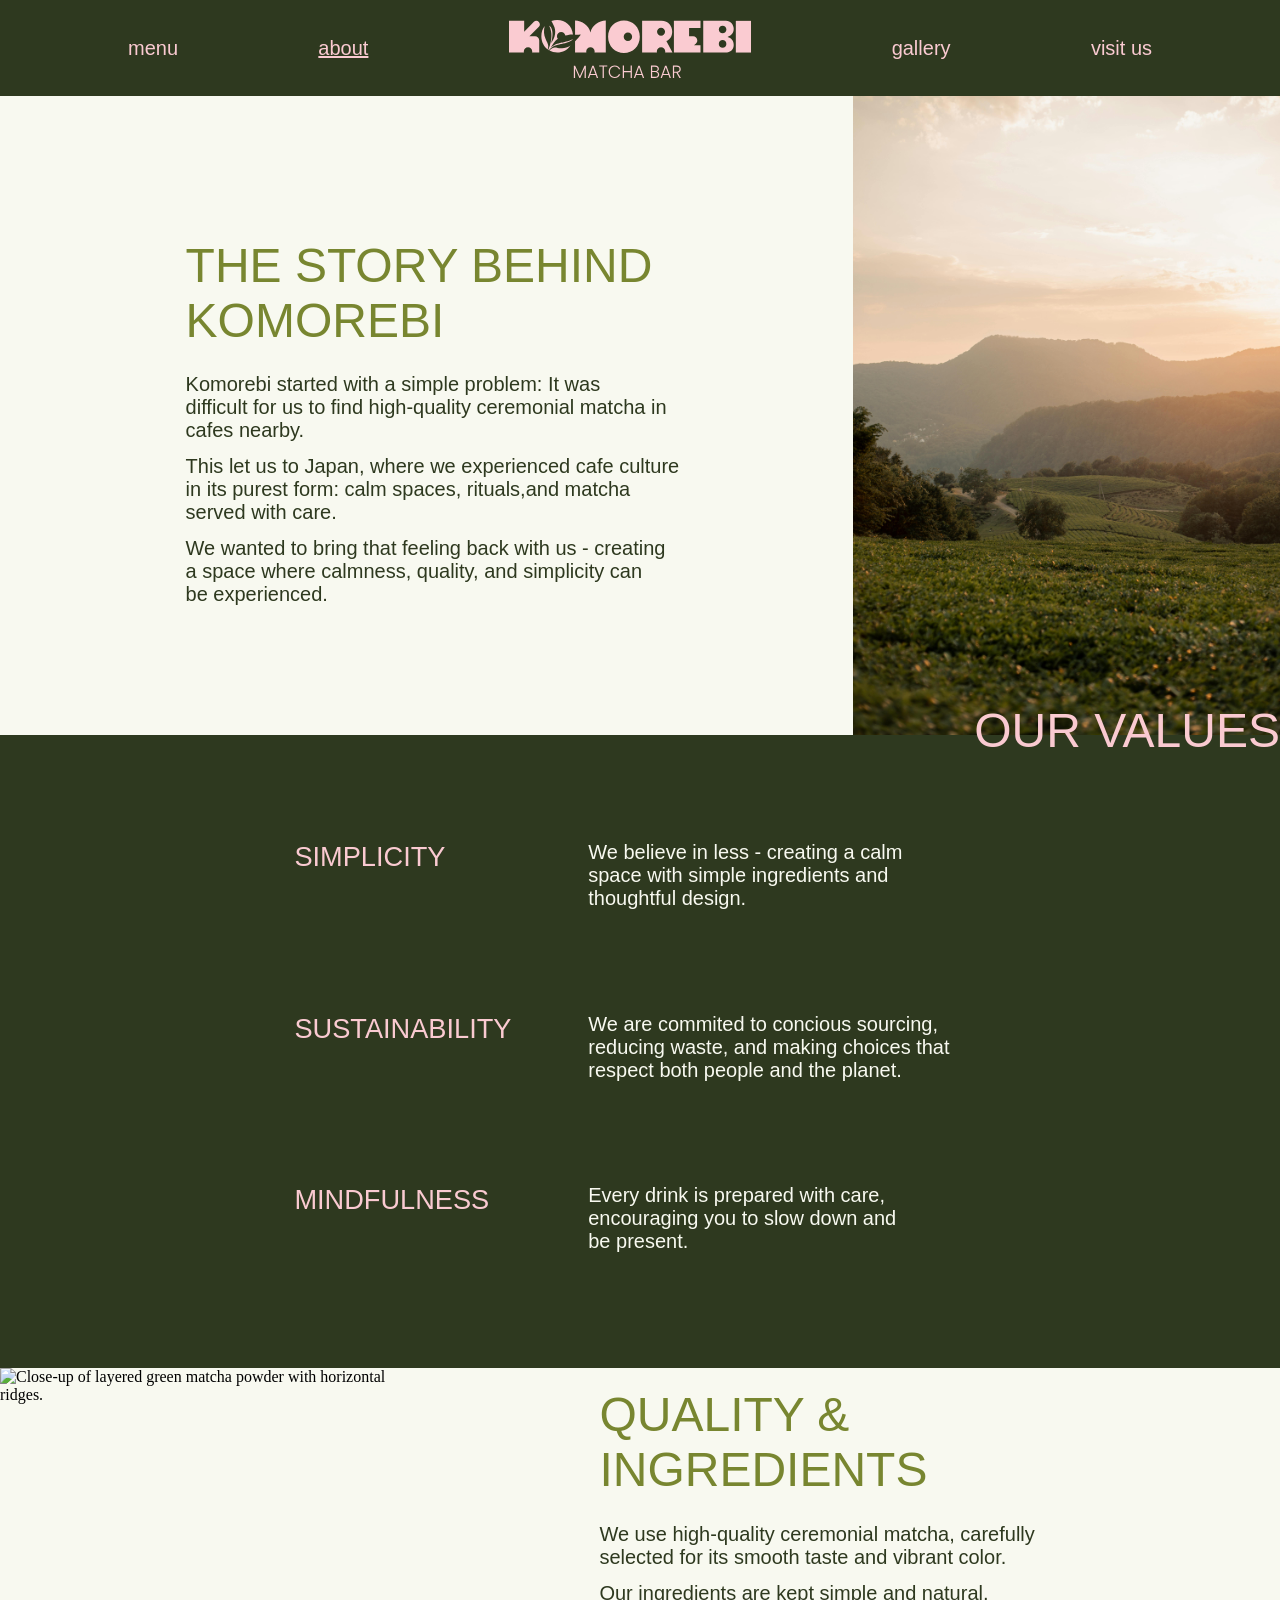
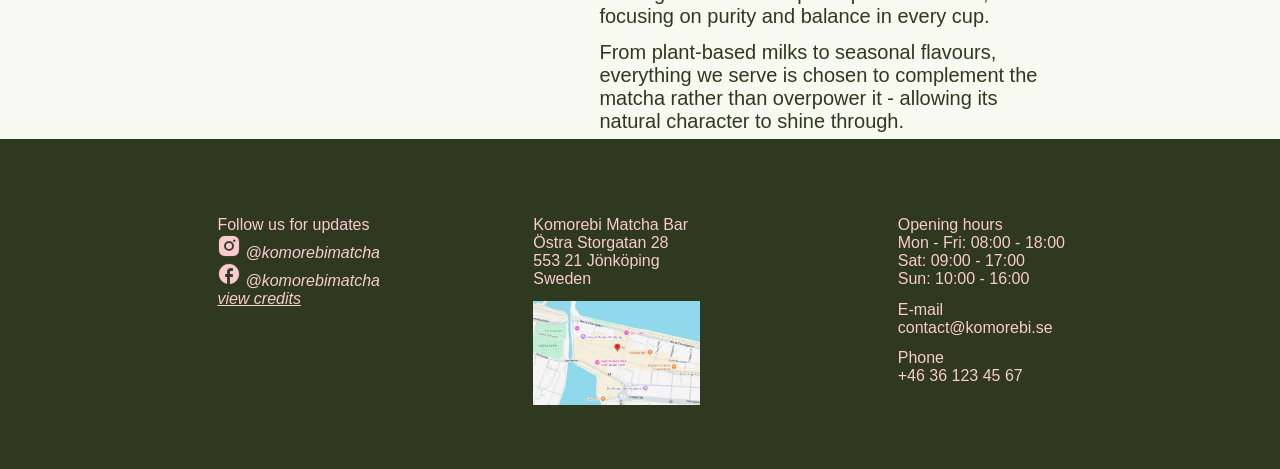
==== commit 6e7d741a: "Small changes :)" ====
--- a/about.html
+++ b/about.html
@@ -12,11 +12,11 @@
   <body>
     <header>
       <a href="menu.html">menu</a>
-      <a href="about.html">about</a>
+      <a href="about.html" class="active">about</a>
       <a href="index.html"
         ><img src="PHOTOS/logo.svg" alt="Komorebi matcha bar logo"
       /></a>
-      <a href="gallery.html">gallery</a>
+      <a href="">gallery</a>
       <a href="visit.html">visit us</a>
     </header>
     <main>
@@ -99,7 +99,7 @@
           <img src="PHOTOS\facebook-icon.svg" alt="Facebook app logo" />
           <a href="">@komorebimatcha</a>
         </div>
-        <a href="credits.html">view credits</a>
+        <a href="credits.html" class="active">view credits</a>
       </section>
       <section class="middle">
         <h3>Komorebi Matcha Bar</h3>
--- a/CSS/main.css
+++ b/CSS/main.css
@@ -154,9 +154,9 @@
     display: flex;
     justify-content: space-between;
     align-items: center;
-    padding: 1vw 15vw;
+    padding: 1vw 10vw;
     position: fixed;
-    width: 100%;
+    width: 100vw;
     top: 0;
     height: 6rem;
     z-index: 2;
@@ -174,6 +174,10 @@
 header a {
     color: var(--pink);
     text-decoration: none;
+}
+
+.active {
+    text-decoration: underline;
 }
 
 footer {
--- a/CSS/about.css
+++ b/CSS/about.css
@@ -45,73 +45,73 @@
 
 @media (min-width: 1190px) {
     #values {
-        padding-top: -8vh;
+        padding-top: -2rem;
         /* margin-top: -8vh; */
     }
 
     #values h1 {
-        top: -4vh;
+        top: -2rem;
     }
 }
 
 @media(max-width: 1190px) {
     #values {
-        padding-top: -7vh;
+        padding-top: -1.7rem;
     }
 
     #values h1 {
-        top: -3.5vh;
+        top: -1.7rem;
     }
 }
 
 @media (max-width: 1090px) {
     #values {
-        padding-top: -6.5vh;
-    }
-
-    #values h1 {
-        top: -3.3vh;
-    }
+        padding-top: -1.6rem;
+    }
+
+    /* #values h1 {
+        top: -1.6rem;
+    } */
 }
 
 @media (max-width: 900px) {
     #values {
-        padding-top: -5.5vh;
-    }
-
-    #values h1 {
-        top: -2.7vh;
-    }
+        padding-top: -1.3rem;
+    }
+
+    /* #values h1 {
+        top: -1.3rem;
+    } */
 }
 
 @media (max-width: 750px) {
     #values {
-        padding-top: -4vh;
-    }
-
-    #values h1 {
-        top: -2vh;
-    }
+        padding-top: -1.2rem;
+    }
+
+    /* #values h1 {
+        top: -1.2rem;
+    } */
 }
 
 @media (max-width: 600px) {
     #values {
-        padding-top: -3.2vh;
-    }
-
-    #values h1 {
-        top: -1.6vh;
-    }
+        padding-top: -1rem;
+    }
+
+    /* #values h1 {
+        top: -1.1rem;
+    } */
 }
 
 @media (max-width: 450px) {
     #values {
-        padding-top: -2.3vh;
-    }
-
-    #values h1 {
-        top: -1.2vh;
-    }
+        padding-top: -0.8rem;
+    }
+
+    /* #values h1 {
+        top: -0.9rem;
+    } */
 
     #values h2 {
         padding: 4vw 1.5vw 4vw 11vw;
@@ -140,6 +140,7 @@
 
 #quality {
     display: grid;
+    background-color: var(--white);
 }
 
 #quality div {
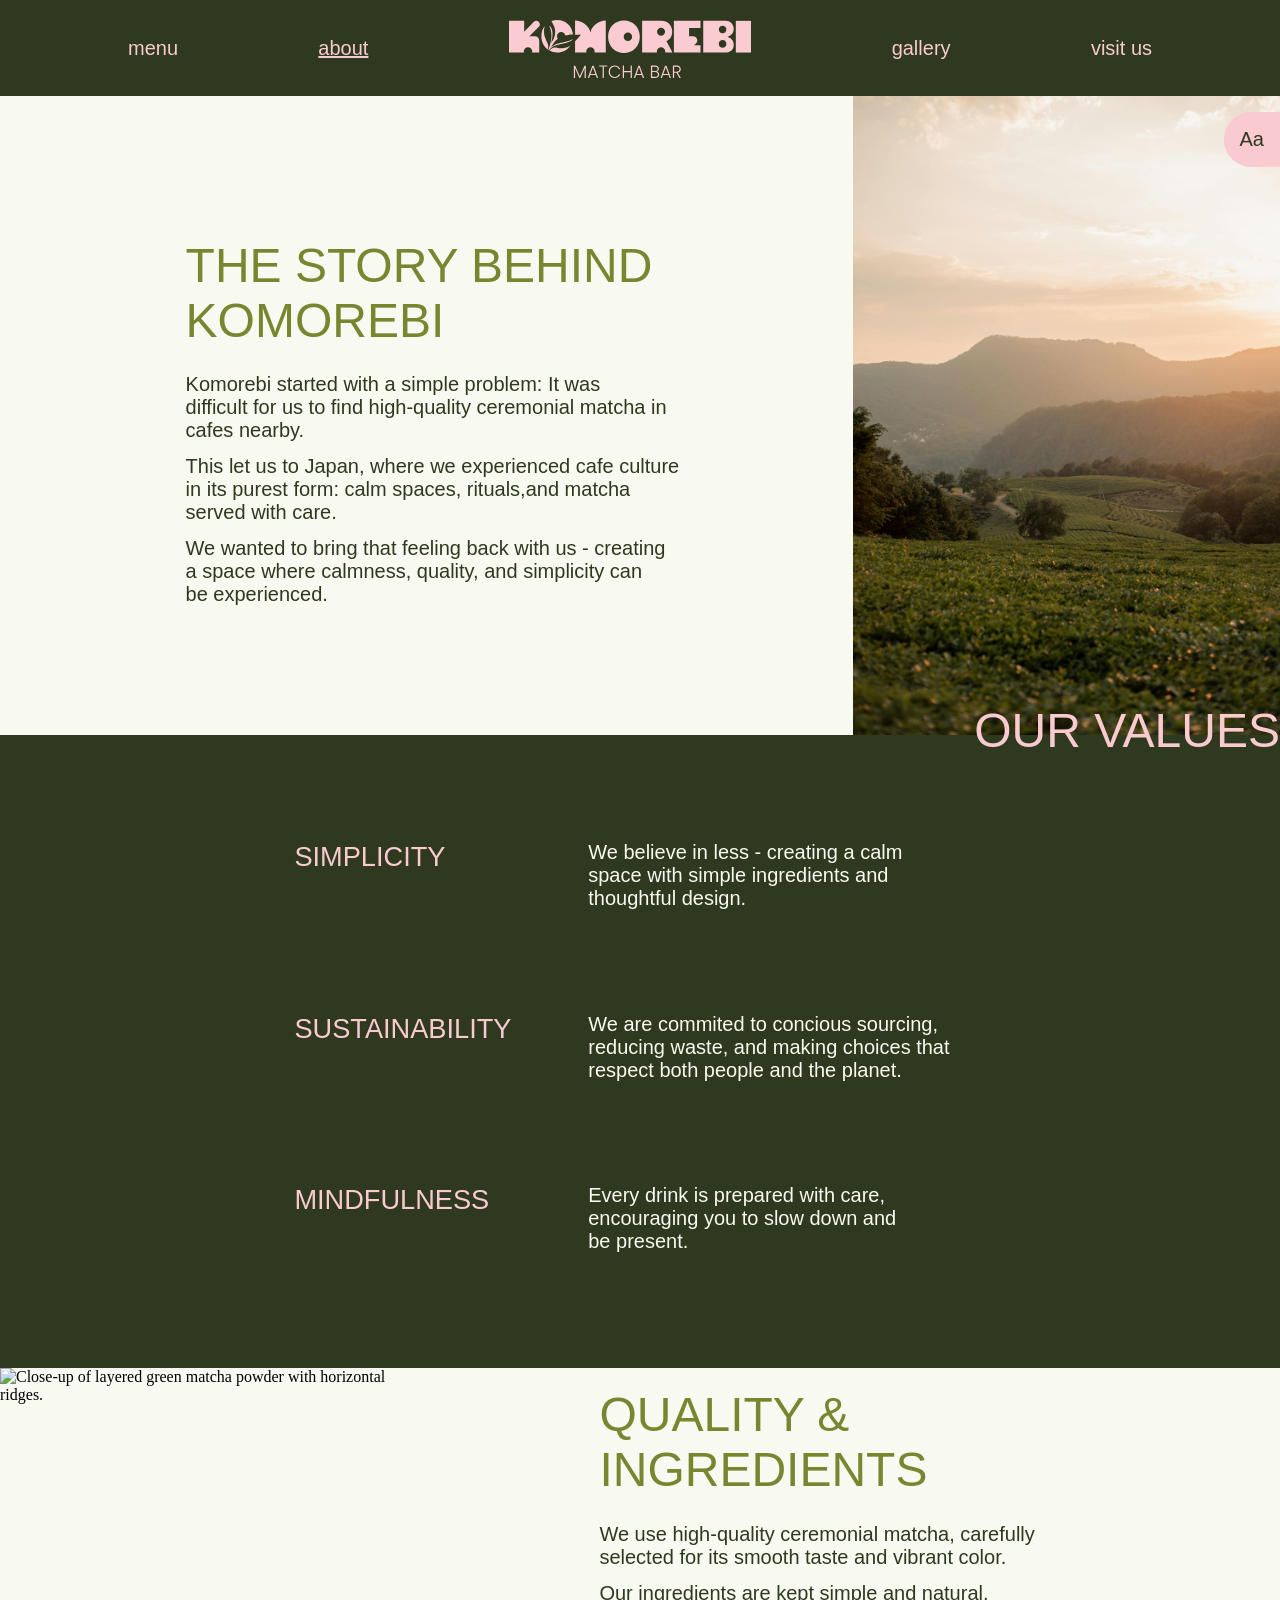
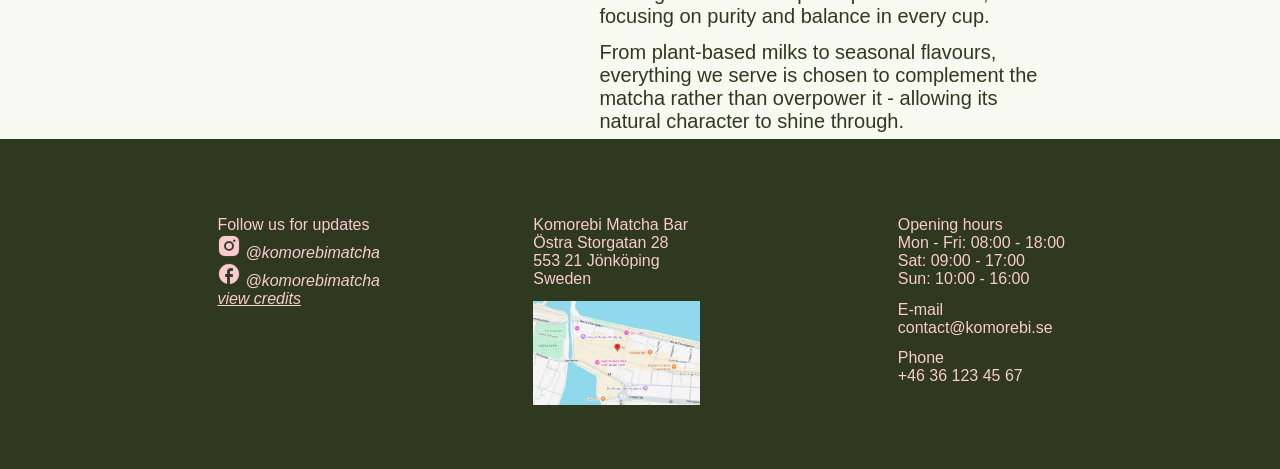
==== commit 76358536: "A BUTTON!!!!" ====
--- a/about.html
+++ b/about.html
@@ -7,6 +7,7 @@
     <link rel="stylesheet" href="https://use.typekit.net/qrz1wng.css" />
     <link rel="stylesheet" href="CSS/main.css" />
     <link rel="stylesheet" href="CSS/about.css" />
+    <script src="JS\main.js" defer></script>
     <title>Komorebi - Matcha Bar</title>
   </head>
   <body>
@@ -19,6 +20,7 @@
       <a href="">gallery</a>
       <a href="visit.html">visit us</a>
     </header>
+    <div id="changefont"><button id="font">Aa</button></div>
     <main>
       <section id="story">
         <div>
--- a/CSS/main.css
+++ b/CSS/main.css
@@ -21,7 +21,7 @@
         font-size: 1.7rem;
     }
 
-    p,h3,a,input::placeholder, textarea::placeholder, input, textarea {
+    p,h3,a,li,input::placeholder, textarea::placeholder, input, textarea {
         font-size: 1.25rem;
     }
 
@@ -39,7 +39,7 @@
         font-size: 10px;
     }
 
-    p, h3, a, input::placeholder, textarea::placeholder, input, textarea {
+    p, h3, a,li, input::placeholder, textarea::placeholder, input, textarea {
         font-size: 1.5rem;
     }
 
@@ -61,7 +61,7 @@
         font-size: 8px;
     }
 
-    p,h3,a,input::placeholder, textarea::placeholder, input, textarea {
+    p,h3,a,li,input::placeholder, textarea::placeholder, input, textarea {
         font-size: 2rem;
     }
 
@@ -83,7 +83,7 @@
         font-size: 6px;
     }
 
-    p,h3,a,input::placeholder, textarea::placeholder, input, textarea {
+    p,h3,a,li,input::placeholder, textarea::placeholder, input, textarea {
         font-size: 2.25rem;
     }
 
@@ -120,6 +120,12 @@
     font-size: 3rem;
 }
 
+.readable {
+    font-family: "azo-sans-uber", sans-serif;
+    font-weight: 400;
+    font-style: normal;
+}
+
 h2 {
     font-family: "poppins", sans-serif;
     font-weight: 300;
@@ -134,7 +140,7 @@
     /* font-size: 1rem; */
 }
 
-p {
+p,li {
     font-family: "poppins", sans-serif;
     font-weight: 300;
     font-style: normal;
@@ -217,4 +223,63 @@
 
 footer .left img {
     height: 1.5rem;
+}
+
+#font {
+    /* position: fixed;
+    top: 6rem;
+    right: 0rem; */
+    margin: 0;
+    /* margin-top: 1rem; */
+    padding: 1rem;
+    border-top-left-radius: 50%;
+    border-bottom-left-radius: 50%;
+    background-color: var(--pink);
+    color: var(--dark-green);
+    border: none;
+    cursor: pointer;
+    font-family: "poppins", sans-serif;
+    font-weight: 300;
+    font-style: normal;
+}
+
+#changefont {
+    background-color: var(--pink);
+    border-top-left-radius: 5rem;
+    border-bottom-left-radius: 5rem;
+    position: fixed;
+    top: 6rem;
+    right: 0rem;
+    margin: 0;
+    padding: 0;
+    margin-top: 1rem;
+    width: fit-content;
+    display: flex;
+    flex-direction: row;
+    gap: 0.5rem;
+}
+
+.deafult {
+    background-color: var(--dark-green);
+    border-radius: 1.4rem;
+    margin: 0.5rem;
+    padding: 0.5rem;
+}
+
+.deafult button {
+    border-radius: 1.2rem;
+    font-family: "poppins", sans-serif;
+    font-weight: 300;
+    font-style: normal;
+    background-color: var(--dark-green);
+    color: var(--pink);
+    padding: 0.1rem 1.5rem;
+    border: none;
+    cursor: pointer;
+    margin:0;
+}
+
+#active {
+    background-color: var(--pink);
+    color: var(--dark-green);
 }
